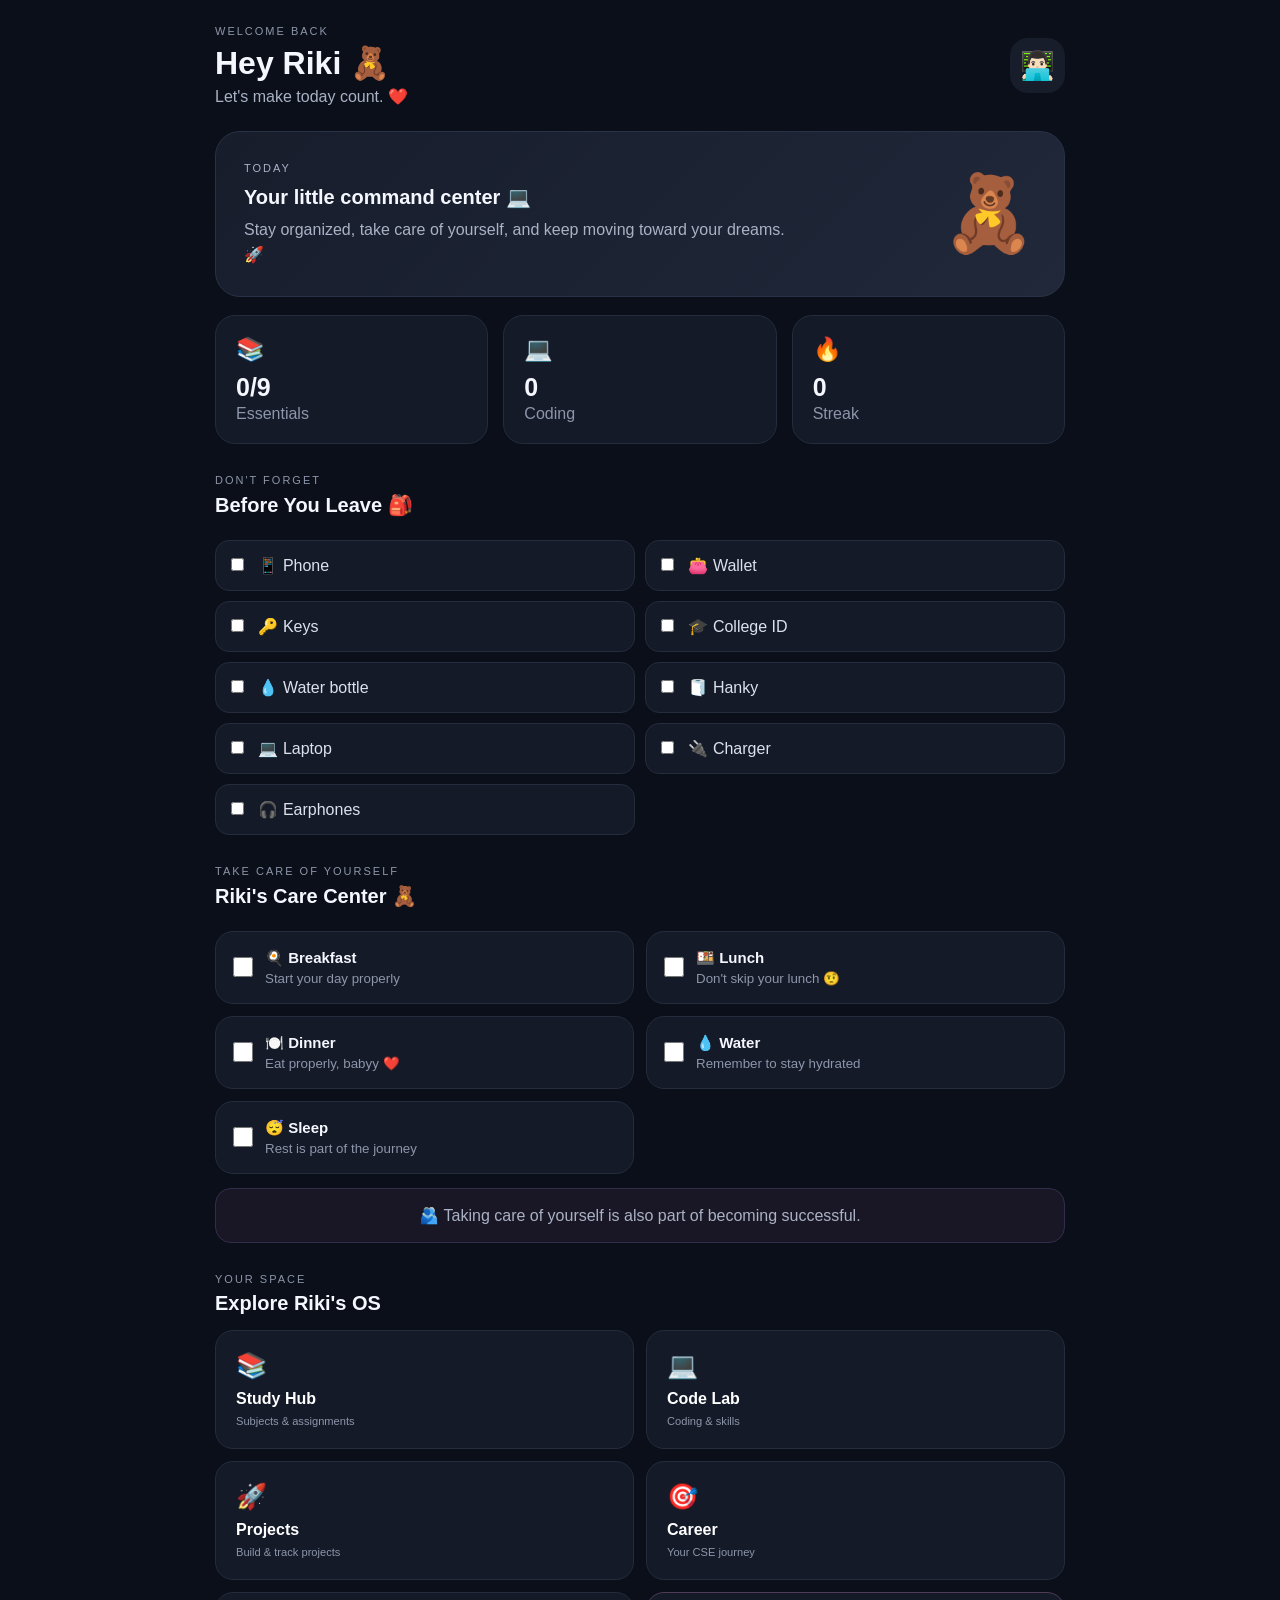
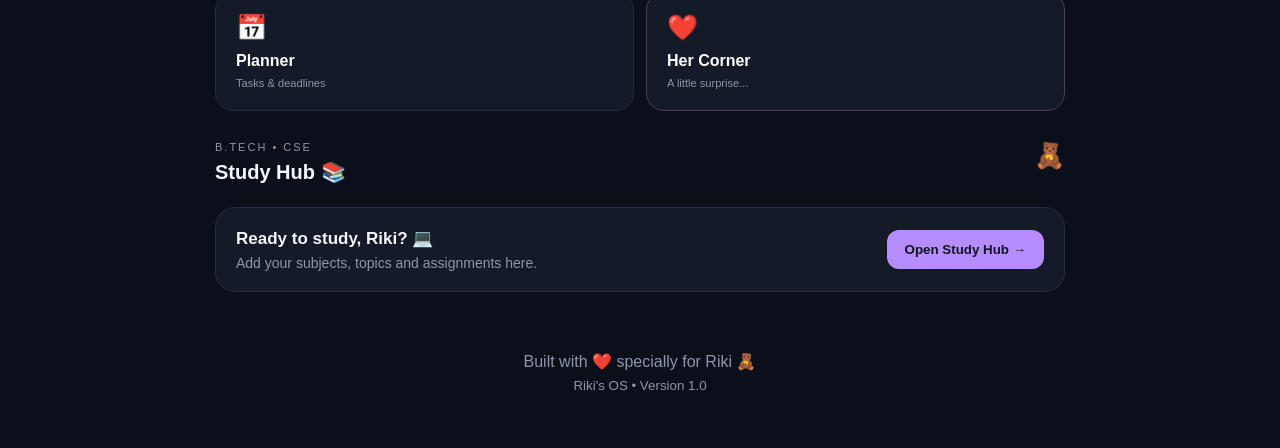
==== index.html @ 688b7d80 "Fix button formatting in index.html" ====
<!DOCTYPE html>
<html lang="en">
<head>
    <meta charset="UTF-8">
    <meta name="viewport" content="width=device-width, initial-scale=1.0">

    <title>Riki's OS 🧸</title>

    <link rel="stylesheet" href="style.css">
</head>

<body>

    <div class="app">

        <!-- Header -->
        <header class="topbar">
            <div>
                <p class="small-text">WELCOME BACK</p>
                <h1>Hey Riki 🧸</h1>
                <p class="subtitle">Let's make today count. ❤️</p>
            </div>

            <div class="profile">
                👨🏻‍💻
            </div>
        </header>


        <!-- Today's overview -->
        <section class="hero-card">

            <div>
                <p class="small-text">TODAY</p>
                <h2>Your little command center 💻</h2>
                <p>
                    Stay organized, take care of yourself,
                    and keep moving toward your dreams. 🚀
                </p>
            </div>

            <div class="teddy">
                🧸
            </div>

        </section>


        <!-- Quick stats -->
        <section class="stats">

            <div class="stat-card">
                <span>📚</span>
                <strong id="essential-count">0/9</strong>
<p>Essentials</p>
            </div>

            <div class="stat-card">
                <span>💻</span>
                <strong>0</strong>
                <p>Coding</p>
            </div>

            <div class="stat-card">
                <span>🔥</span>
                <strong>0</strong>
                <p>Streak</p>
            </div>

        </section>


        <!-- Daily checklist -->
        <section class="section">

            <div class="section-heading">
                <div>
                    <p class="small-text">DON'T FORGET</p>
                    <h2>Before You Leave 🎒</h2>
                </div>
            </div>

            <div class="checklist">

                <label>
                    <input type="checkbox">
                    <span>📱 Phone</span>
                </label>

                <label>
                    <input type="checkbox">
                    <span>👛 Wallet</span>
                </label>

                <label>
                    <input type="checkbox">
                    <span>🔑 Keys</span>
                </label>

                <label>
                    <input type="checkbox">
                    <span>🎓 College ID</span>
                </label>

                <label>
                    <input type="checkbox">
                    <span>💧 Water bottle</span>
                </label>

                <label>
                    <input type="checkbox">
                    <span>🧻 Hanky</span>
                </label>

                <label>
                    <input type="checkbox">
                    <span>💻 Laptop</span>
                </label>

                <label>
                    <input type="checkbox">
                    <span>🔌 Charger</span>
                </label>

                <label>
                    <input type="checkbox">
                    <span>🎧 Earphones</span>
                </label>

            </div>

        </section>


        <!-- Care Center -->
<section class="care-section">

    <div class="section-heading">
        <div>
            <p class="small-text">TAKE CARE OF YOURSELF</p>
            <h2>Riki's Care Center 🧸</h2>
        </div>
    </div>

    <div class="care-grid">

        <label class="care-item">
            <input type="checkbox" class="care-checkbox">
            <div>
                <strong>🍳 Breakfast</strong>
                <small>Start your day properly</small>
            </div>
        </label>

        <label class="care-item">
            <input type="checkbox" class="care-checkbox">
            <div>
                <strong>🍱 Lunch</strong>
                <small>Don't skip your lunch 🤨</small>
            </div>
        </label>

        <label class="care-item">
            <input type="checkbox" class="care-checkbox">
            <div>
                <strong>🍽️ Dinner</strong>
                <small>Eat properly, babyy ❤️</small>
            </div>
        </label>

        <label class="care-item">
            <input type="checkbox" class="care-checkbox">
            <div>
                <strong>💧 Water</strong>
                <small>Remember to stay hydrated</small>
            </div>
        </label>

        <label class="care-item">
            <input type="checkbox" class="care-checkbox">
            <div>
                <strong>😴 Sleep</strong>
                <small>Rest is part of the journey</small>
            </div>
        </label>

    </div>

    <div class="care-message">
        🫂 <span>Taking care of yourself is also part of becoming successful.</span>
    </div>

</section>


        <!-- Main modules -->
        <section class="section">

            <p class="small-text">YOUR SPACE</p>
            <h2>Explore Riki's OS</h2>

            <div class="modules">

                <button class="module">
                    <span>📚</span>
                    <strong>Study Hub</strong>
                    <small>Subjects & assignments</small>
                </button>

                <button class="module">
                    <span>💻</span>
                    <strong>Code Lab</strong>
                    <small>Coding & skills</small>
                </button>

                <button class="module">
                    <span>🚀</span>
                    <strong>Projects</strong>
                    <small>Build & track projects</small>
                </button>

                <button class="module">
                    <span>🎯</span>
                    <strong>Career</strong>
                    <small>Your CSE journey</small>
                </button>

                <button class="module">
                    <span>📅</span>
                    <strong>Planner</strong>
                    <small>Tasks & deadlines</small>
                </button>

                <button class="module special">
                    <span>❤️</span>
                    <strong>Her Corner</strong>
                    <small>A little surprise...</small>
                </button>

            </div>

        </section>
<!-- Study Hub -->
<section class="study-section">
    <div class="section-heading">
        <div>
            <p class="small-text">B.TECH • CSE</p>
            <h2>Study Hub 📚</h2>
        </div>
        <span class="study-icon">🧸</span>
    </div>

    <div class="study-card">
        <div>
            <strong>Ready to study, Riki? 💻</strong>
            <p>Add your subjects, topics and assignments here.</p>
        </div>
<button class= "study-btn"
         onclick="window.location.href='study.html'">
    Open Study Hub →
        </button>
    </div>
</section>

        <!-- Footer -->
        <footer>

            <p>
                Built with ❤️ specially for Riki 🧸
            </p>

            <small>
                Riki's OS • Version 1.0
            </small>

        </footer>

    </div>


    <script src="script.js"></script>

</body>
                              </html>
---- style.css ----
* {
    margin: 0;
    padding: 0;
    box-sizing: border-box;
}

body {
    font-family: Arial, sans-serif;
    background: #0b0f19;
    color: #f5f7ff;
}

.app {
    width: 100%;
    max-width: 900px;
    margin: auto;
    padding: 25px;
}

/* HEADER */

.topbar {
    display: flex;
    justify-content: space-between;
    align-items: center;
    margin-bottom: 25px;
}

.small-text {
    font-size: 11px;
    letter-spacing: 2px;
    color: #8d96aa;
    margin-bottom: 7px;
}

h1 {
    font-size: 32px;
}

h2 {
    font-size: 20px;
    margin-bottom: 8px;
}

.subtitle {
    color: #aab2c5;
    margin-top: 5px;
}

.profile {
    width: 55px;
    height: 55px;
    border-radius: 18px;
    background: #171d2b;
    display: flex;
    align-items: center;
    justify-content: center;
    font-size: 28px;
}


/* HERO */

.hero-card {
    background: linear-gradient(135deg, #171d2b, #20283a);
    border: 1px solid #293247;
    border-radius: 25px;
    padding: 28px;
    display: flex;
    justify-content: space-between;
    align-items: center;
    margin-bottom: 18px;
}

.hero-card p {
    color: #aab2c5;
    line-height: 1.6;
    max-width: 550px;
}

.teddy {
    font-size: 75px;
}


/* STATS */

.stats {
    display: grid;
    grid-template-columns: repeat(3, 1fr);
    gap: 15px;
    margin-bottom: 30px;
}

.stat-card {
    background: #141a27;
    border: 1px solid #242c3d;
    border-radius: 20px;
    padding: 20px;
}

.stat-card span {
    font-size: 23px;
}

.stat-card strong {
    display: block;
    font-size: 25px;
    margin-top: 10px;
}

.stat-card p {
    color: #8d96aa;
    margin-top: 3px;
}


/* SECTIONS */

.section {
    margin-bottom: 30px;
}

.section-heading {
    display: flex;
    justify-content: space-between;
    margin-bottom: 15px;
}


/* CHECKLIST */

.checklist {
    display: grid;
    grid-template-columns: repeat(2, 1fr);
    gap: 10px;
}

.checklist label {
    background: #141a27;
    border: 1px solid #242c3d;
    border-radius: 14px;
    padding: 15px;
    cursor: pointer;
    color: #dce1ed;
}

.checklist input {
    margin-right: 10px;
    accent-color: #b78cff;
}

.checklist input:checked + span {
    text-decoration: line-through;
    opacity: 0.5;
}


/* CARE */

.care-card {
    background: #191725;
    border: 1px solid #332d4c;
    border-radius: 22px;
    padding: 22px;
    display: flex;
    gap: 18px;
    align-items: center;
    margin-bottom: 30px;
}

.care-icon {
    font-size: 38px;
}

.care-card p {
    color: #aab2c5;
}


/* MODULES */

.modules {
    display: grid;
    grid-template-columns: repeat(2, 1fr);
    gap: 12px;
    margin-top: 15px;
}

.module {
    background: #141a27;
    border: 1px solid #242c3d;
    color: white;
    border-radius: 18px;
    padding: 20px;
    text-align: left;
    cursor: pointer;
    transition: 0.2s;
}

.module:hover {
    transform: translateY(-3px);
    border-color: #7460a8;
}

.module span {
    font-size: 25px;
    display: block;
    margin-bottom: 10px;
}

.module strong {
    display: block;
    font-size: 16px;
    margin-bottom: 5px;
}

.module small {
    color: #8d96aa;
}

.special {
    border-color: #513b58;
}


/* FOOTER */

footer {
    text-align: center;
    color: #8d96aa;
    padding: 30px 0;
}

footer small {
    display: block;
    margin-top: 7px;
}


/* MOBILE */

@media (max-width: 600px) {

    .app {
        padding: 18px;
    }

    h1 {
        font-size: 27px;
    }

    .hero-card {
        padding: 22px;
    }

    .teddy {
        font-size: 55px;
    }

    .stats {
        gap: 8px;
    }

    .stat-card {
        padding: 15px;
    }

    .checklist,
    .modules {
        grid-template-columns: 1fr;
    }

}
/* CARE CENTER */

.care-section {
    margin-bottom: 30px;
}

.care-grid {
    display: grid;
    grid-template-columns: repeat(2, 1fr);
    gap: 12px;
    margin-top: 15px;
}

.care-item {
    background: #141a27;
    border: 1px solid #242c3d;
    border-radius: 18px;
    padding: 17px;
    display: flex;
    align-items: center;
    gap: 12px;
    cursor: pointer;
    transition: 0.2s;
}

.care-item:hover {
    transform: translateY(-2px);
}

.care-checkbox {
    width: 20px;
    height: 20px;
    accent-color: #b78cff;
}

.care-item strong {
    display: block;
    font-size: 15px;
}

.care-item small {
    display: block;
    color: #8d96aa;
    margin-top: 4px;
}

.care-checkbox:checked + div {
    opacity: 0.5;
}

.care-message {
    margin-top: 14px;
    padding: 17px;
    border-radius: 16px;
    background: #191725;
    border: 1px solid #332d4c;
    color: #aab2c5;
    text-align: center;
}


/* Mobile */

@media (max-width: 600px) {

    .care-grid {
        grid-template-columns: 1fr;
    }

}/* 📚 STUDY HUB */

.study-section {
    margin-bottom: 30px;
}

.study-card {
    margin-top: 15px;
    padding: 20px;
    background: #141a27;
    border: 1px solid #242c3d;
    border-radius: 20px;
    display: flex;
    align-items: center;
    justify-content: space-between;
    gap: 20px;
}

.study-card strong {
    display: block;
    font-size: 17px;
    margin-bottom: 6px;
}

.study-card p {
    margin: 0;
    color: #8d96aa;
    font-size: 14px;
}

.study-btn {
    border: none;
    background: #b78cff;
    color: #111522;
    padding: 12px 18px;
    border-radius: 12px;
    font-weight: 700;
    cursor: pointer;
    white-space: nowrap;
    transition: 0.2s;
}

.study-btn:hover {
    transform: translateY(-2px);
}

.study-icon {
    font-size: 25px;
}

@media (max-width: 600px) {
    .study-card {
        flex-direction: column;
        align-items: stretch;
    }

    .study-btn {
        width: 100%;
    }
}
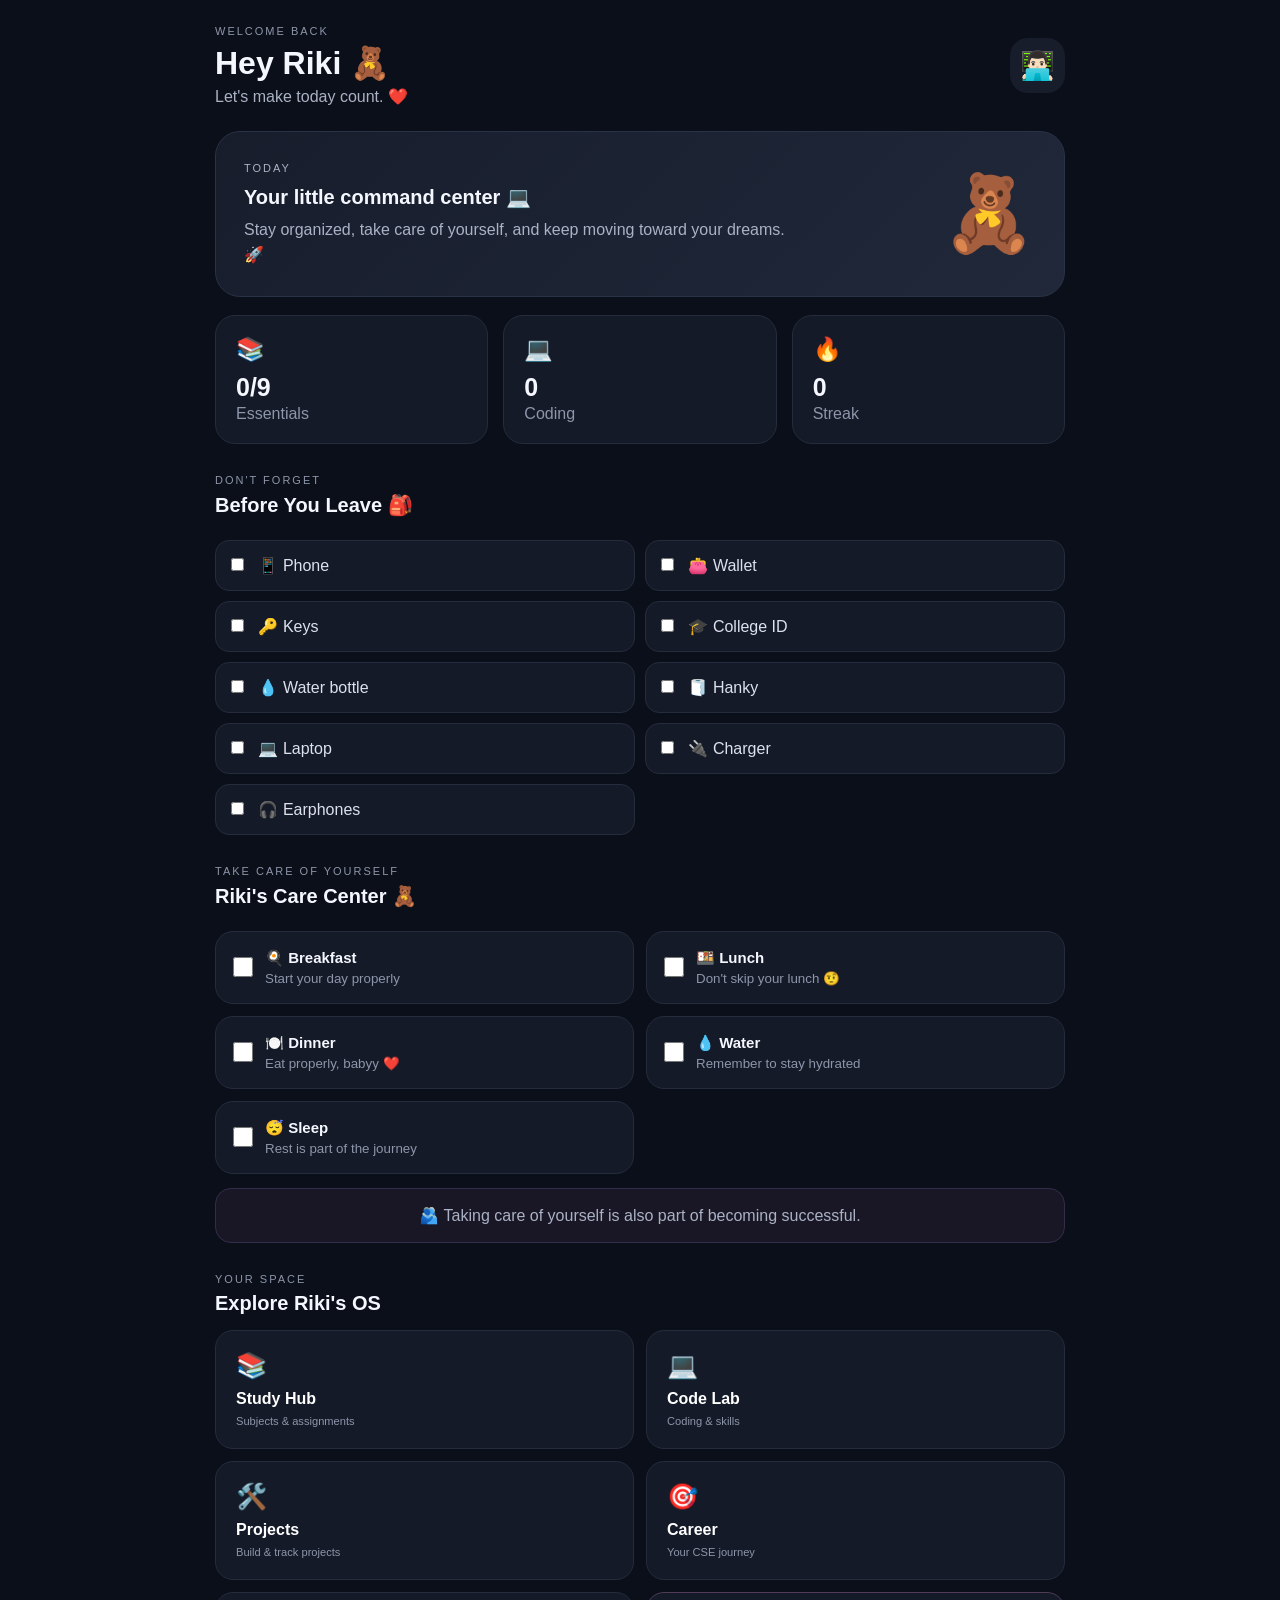
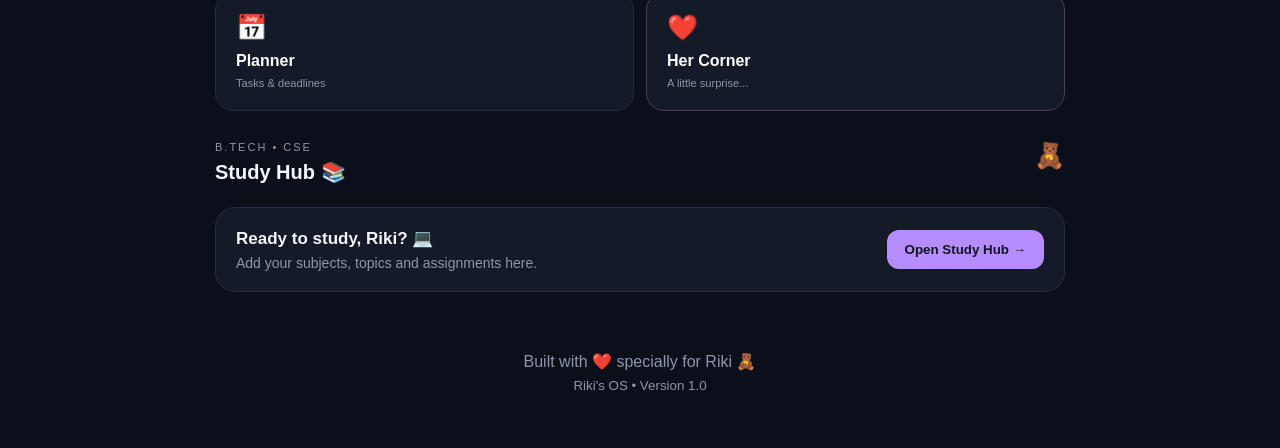
==== commit b02a8f41: "Update Projects button to include navigation" ====
--- a/index.html
+++ b/index.html
@@ -207,16 +207,19 @@
                     <small>Subjects & assignments</small>
                 </button>
 
-                <button class="module">
-                    <span>💻</span>
-                    <strong>Code Lab</strong>
-                    <small>Coding & skills</small>
-                </button>
-
-                <button class="module">
-                    <span>🚀</span>
-                    <strong>Projects</strong>
-                    <small>Build & track projects</small>
+                <button class="module"
+        onclick="window.location.href='code.html'">
+    <span>💻</span>
+    <strong>Code Lab</strong>
+    <small>Coding & skills</small>
+                </button>
+
+                <button class="module"
+        onclick="window.location.href='projects.html'">
+    <span>🛠️</span>
+    <strong>Projects</strong>
+    <small>Build & track projects</small>
+                </button>
                 </button>
 
                 <button class="module">
--- a/style.css
+++ b/style.css
@@ -401,3 +401,314 @@
         width: 100%;
     }
 }
+/* 📚 SUBJECTS */
+
+.subjects-section {
+    margin-bottom: 30px;
+}
+
+.subject-list {
+    margin-top: 15px;
+}
+
+.subject-card {
+    background: #141a27;
+    border: 1px solid #242c3d;
+    border-radius: 18px;
+    padding: 18px;
+    display: flex;
+    align-items: center;
+    justify-content: space-between;
+    gap: 15px;
+}
+
+.subject-card strong {
+    display: block;
+    font-size: 16px;
+}
+
+.subject-card small {
+    display: block;
+    color: #8d96aa;
+    margin-top: 5px;
+    font-size: 13px;
+}
+
+.add-subject-btn {
+    border: none;
+    background: #b78cff;
+    color: #111522;
+    padding: 10px 16px;
+    border-radius: 11px;
+    font-weight: 700;
+    cursor: pointer;
+}
+
+.add-subject-btn:hover {
+    transform: translateY(-2px);
+}
+
+@media (max-width: 600px) {
+    .subject-card {
+        align-items: flex-start;
+    }
+
+    .add-subject-btn {
+        flex-shrink: 0;
+    }
+}
+/* 📚 TOPICS PAGE */
+
+#topic-list {
+    margin-top: 15px;
+    display: flex;
+    flex-direction: column;
+    gap: 12px;
+}
+
+.topic-card {
+    background: #141a27;
+    border: 1px solid #242c3d;
+    border-radius: 18px;
+    padding: 17px;
+    display: flex;
+    align-items: center;
+    justify-content: space-between;
+    gap: 15px;
+    transition: 0.2s;
+}
+
+.topic-card:hover {
+    transform: translateY(-2px);
+    border-color: #3a4358;
+}
+
+.topic-card strong {
+    display: block;
+    font-size: 15px;
+}
+
+.topic-card small {
+    display: block;
+    color: #8d96aa;
+    margin-top: 5px;
+    font-size: 13px;
+}
+
+.topic-card select {
+    background: #1b2232;
+    color: #dce2f0;
+    border: 1px solid #343d52;
+    border-radius: 10px;
+    padding: 9px 10px;
+    outline: none;
+    cursor: pointer;
+}
+
+.topic-card select:focus {
+    border-color: #b78cff;
+}
+
+.add-topic-btn {
+    margin-top: 15px;
+    width: 100%;
+    border: none;
+    background: #b78cff;
+    color: #111522;
+    padding: 13px 18px;
+    border-radius: 12px;
+    font-weight: 700;
+    cursor: pointer;
+    transition: 0.2s;
+}
+
+.add-topic-btn:hover {
+    transform: translateY(-2px);
+}
+
+.empty-topic {
+    background: #141a27;
+    border: 1px dashed #343d52;
+    border-radius: 18px;
+    padding: 28px 20px;
+    text-align: center;
+}
+
+.empty-topic span {
+    display: block;
+    font-size: 30px;
+    margin-bottom: 10px;
+}
+
+.empty-topic strong {
+    display: block;
+    font-size: 15px;
+}
+
+.empty-topic small {
+    display: block;
+    color: #8d96aa;
+    margin-top: 6px;
+}
+
+@media (max-width: 600px) {
+
+    .topic-card {
+        align-items: flex-start;
+        flex-direction: column;
+    }
+
+    .topic-card select {
+        width: 100%;
+    }
+}
+/* 📚 STUDY OPTIONS */
+
+.study-options {
+    display: grid;
+    grid-template-columns: repeat(2, 1fr);
+    gap: 14px;
+    margin-top: 25px;
+}
+
+.study-option {
+    background: #141a27;
+    border: 1px solid #242c3d;
+    border-radius: 18px;
+    padding: 18px;
+    display: flex;
+    flex-direction: column;
+    gap: 7px;
+    transition: 0.2s;
+}
+
+.study-option:hover {
+    transform: translateY(-2px);
+    border-color: #3a4358;
+}
+
+.study-option span {
+    font-size: 25px;
+}
+
+.study-option strong {
+    font-size: 16px;
+}
+
+.study-option small {
+    color: #8d96aa;
+    font-size: 13px;
+    line-height: 1.4;
+}
+
+@media (max-width: 600px) {
+
+    .study-options {
+        grid-template-columns: 1fr;
+    }
+
+}
+/* 📝 ASSIGNMENT ACTIONS */
+
+.assignment-actions {
+    display: flex;
+    align-items: center;
+    gap: 8px;
+}
+
+.delete-assignment-btn {
+    border: 1px solid #3a4358;
+    background: #1b2232;
+    color: #ff9fae;
+    width: 40px;
+    height: 40px;
+    border-radius: 10px;
+    cursor: pointer;
+    font-size: 17px;
+    transition: 0.2s;
+}
+
+.delete-assignment-btn:hover {
+    transform: translateY(-2px);
+    border-color: #ff9fae;
+}
+
+@media (max-width: 600px) {
+
+    .assignment-actions {
+        width: 100%;
+    }
+
+    .assignment-actions select {
+        flex: 1;
+    }
+
+}
+/* 🎯 PROGRESS PAGE */
+
+.progress-number {
+    text-align: center;
+    margin-top: 20px;
+}
+
+.progress-number strong {
+    display: block;
+    font-size: 42px;
+    font-weight: 800;
+}
+
+.progress-number small {
+    display: block;
+    color: #8d96aa;
+    margin-top: 5px;
+}
+
+.progress-bar {
+    width: 100%;
+    height: 14px;
+    background: #20283a;
+    border-radius: 20px;
+    overflow: hidden;
+    margin-top: 20px;
+}
+
+#overall-bar {
+    height: 100%;
+    width: 0%;
+    background: #b78cff;
+    border-radius: 20px;
+    transition: width 0.5s ease;
+}
+
+.progress-stat {
+    margin-top: 18px;
+    padding: 20px;
+    background: #141a27;
+    border: 1px solid #242c3d;
+    border-radius: 18px;
+    text-align: center;
+}
+
+.progress-stat strong {
+    display: block;
+    font-size: 28px;
+    font-weight: 800;
+}
+
+.progress-stat small {
+    display: block;
+    color: #8d96aa;
+    margin-top: 6px;
+}
+
+@media (max-width: 600px) {
+
+    .progress-number strong {
+        font-size: 36px;
+    }
+
+    .progress-bar {
+        height: 12px;
+    }
+
+}
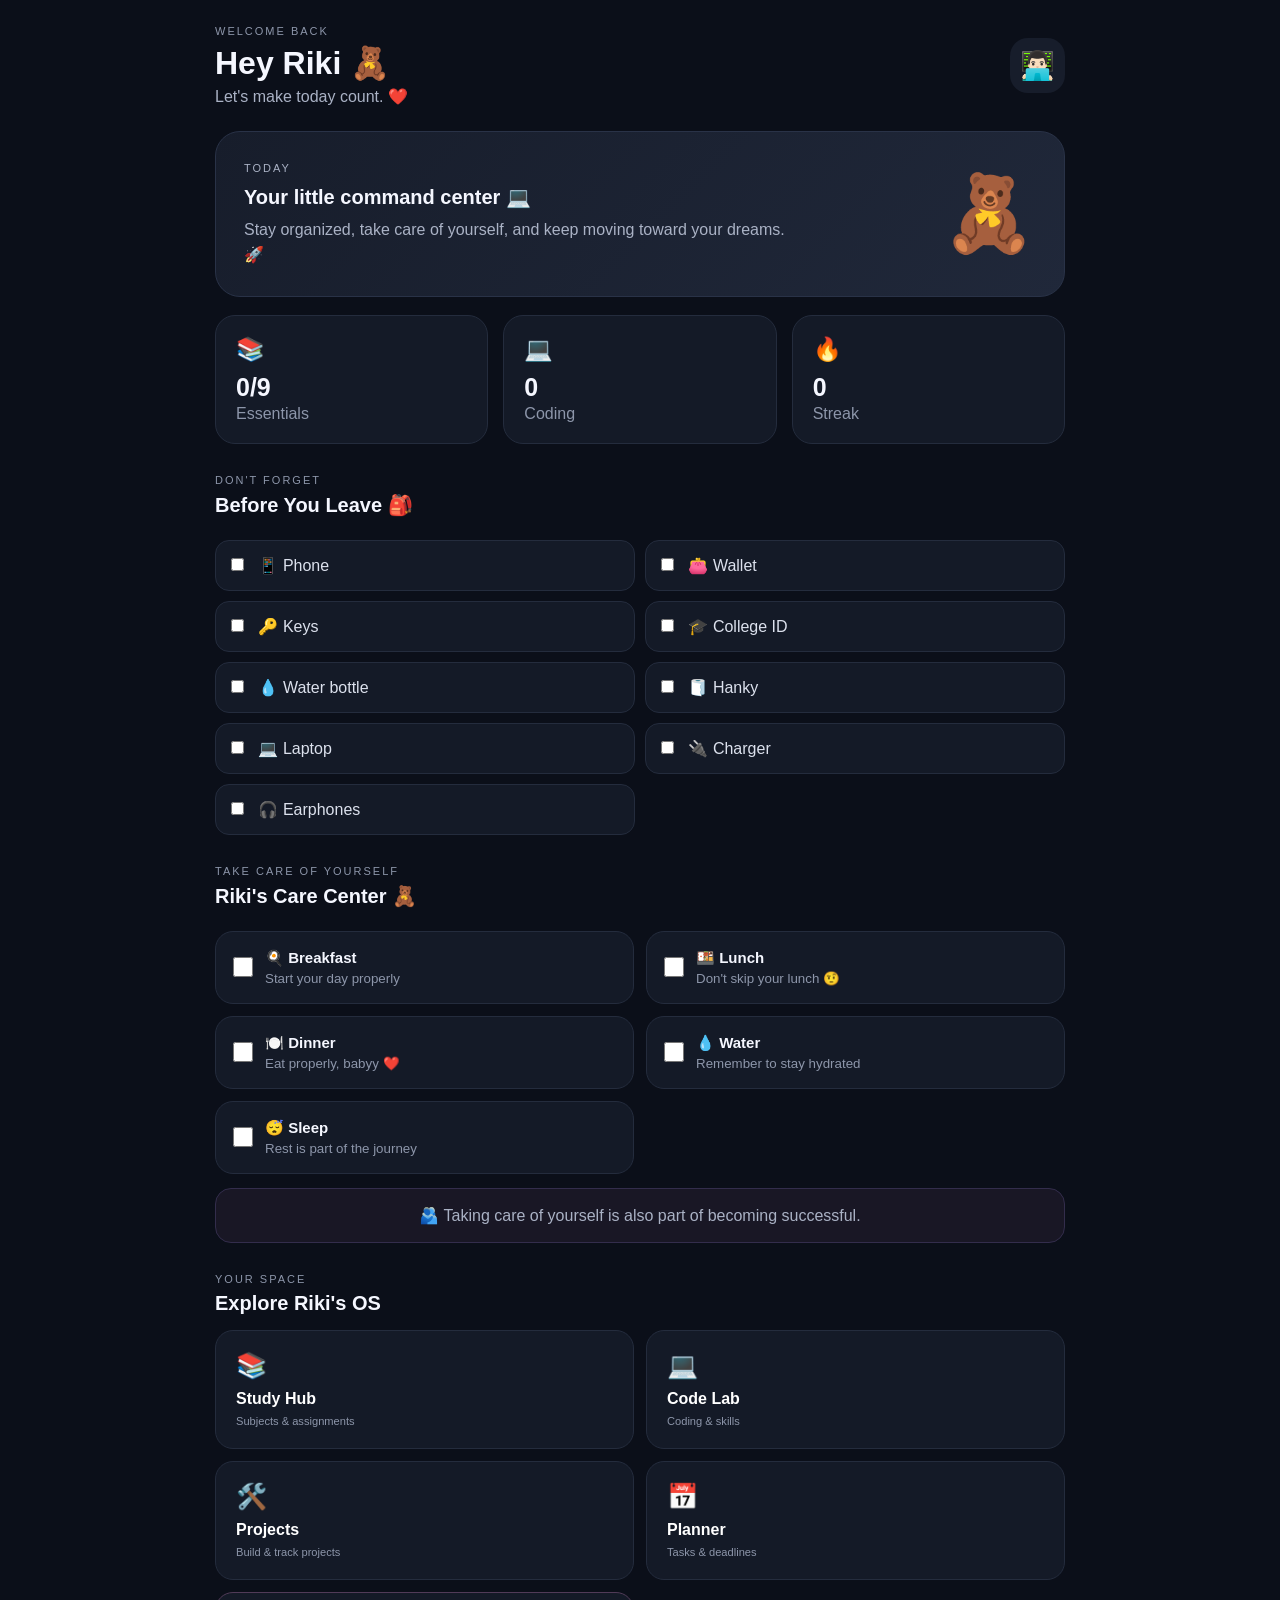
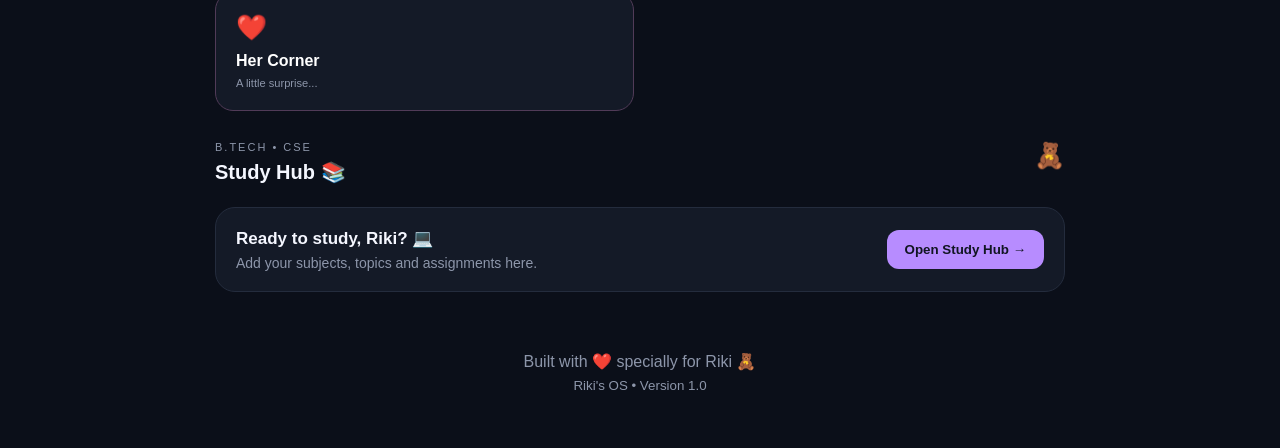
==== commit 5ff5b6f0: "Remove Career button from index.html" ====
--- a/index.html
+++ b/index.html
@@ -201,7 +201,8 @@
 
             <div class="modules">
 
-                <button class="module">
+                <button class="module"
+        onclick="window.location.href='study.html'">
                     <span>📚</span>
                     <strong>Study Hub</strong>
                     <small>Subjects & assignments</small>
@@ -222,11 +223,7 @@
                 </button>
                 </button>
 
-                <button class="module">
-                    <span>🎯</span>
-                    <strong>Career</strong>
-                    <small>Your CSE journey</small>
-                </button>
+                
 
                 <button class="module">
                     <span>📅</span>
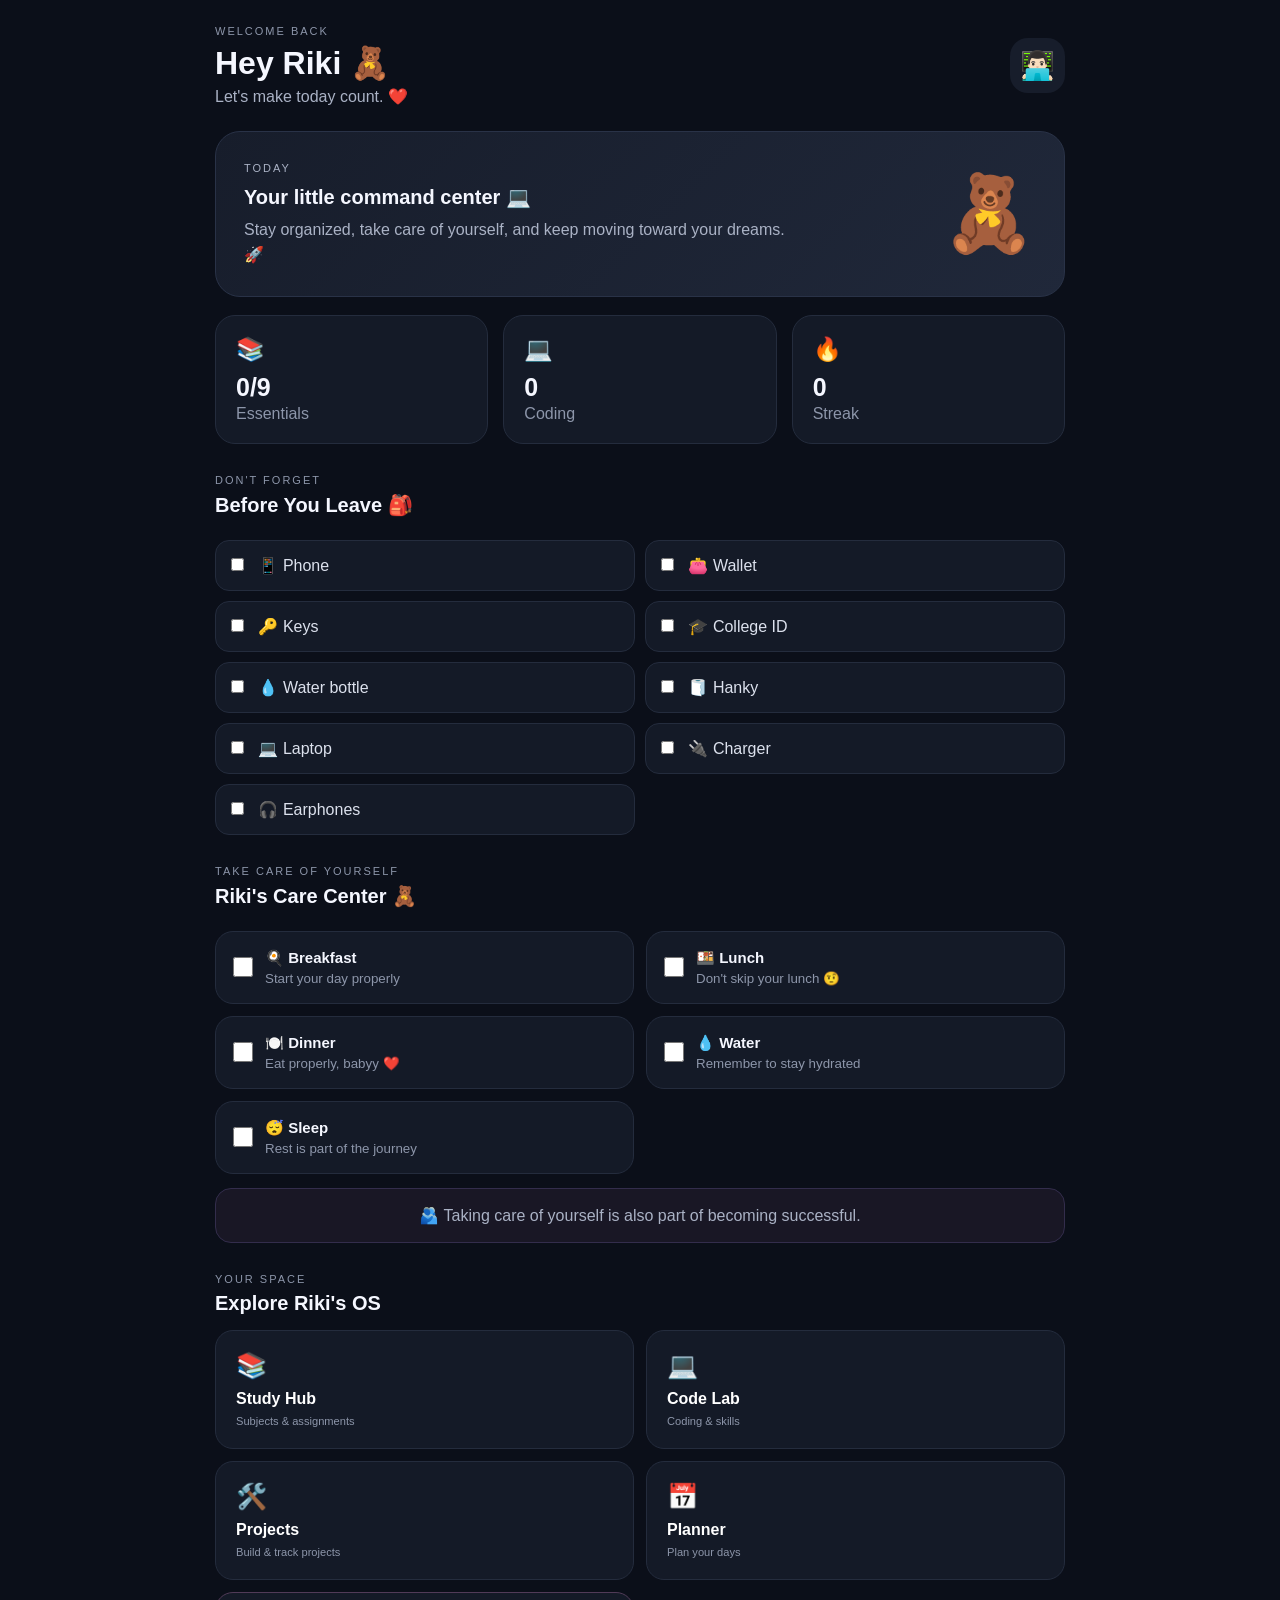
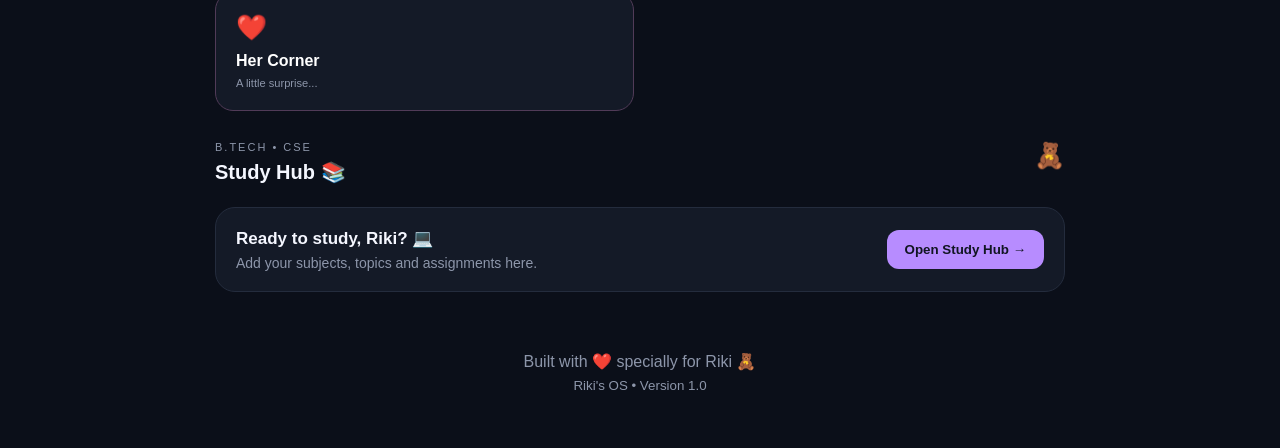
==== commit 8cfc9194: "Update Planner button with new onclick and text" ====
--- a/index.html
+++ b/index.html
@@ -225,10 +225,11 @@
 
                 
 
-                <button class="module">
-                    <span>📅</span>
-                    <strong>Planner</strong>
-                    <small>Tasks & deadlines</small>
+                <button class="module"
+        onclick="window.location.href='planner.html'">
+    <span>📅</span>
+    <strong>Planner</strong>
+    <small>Plan your days</small>
                 </button>
 
                 <button class="module special">
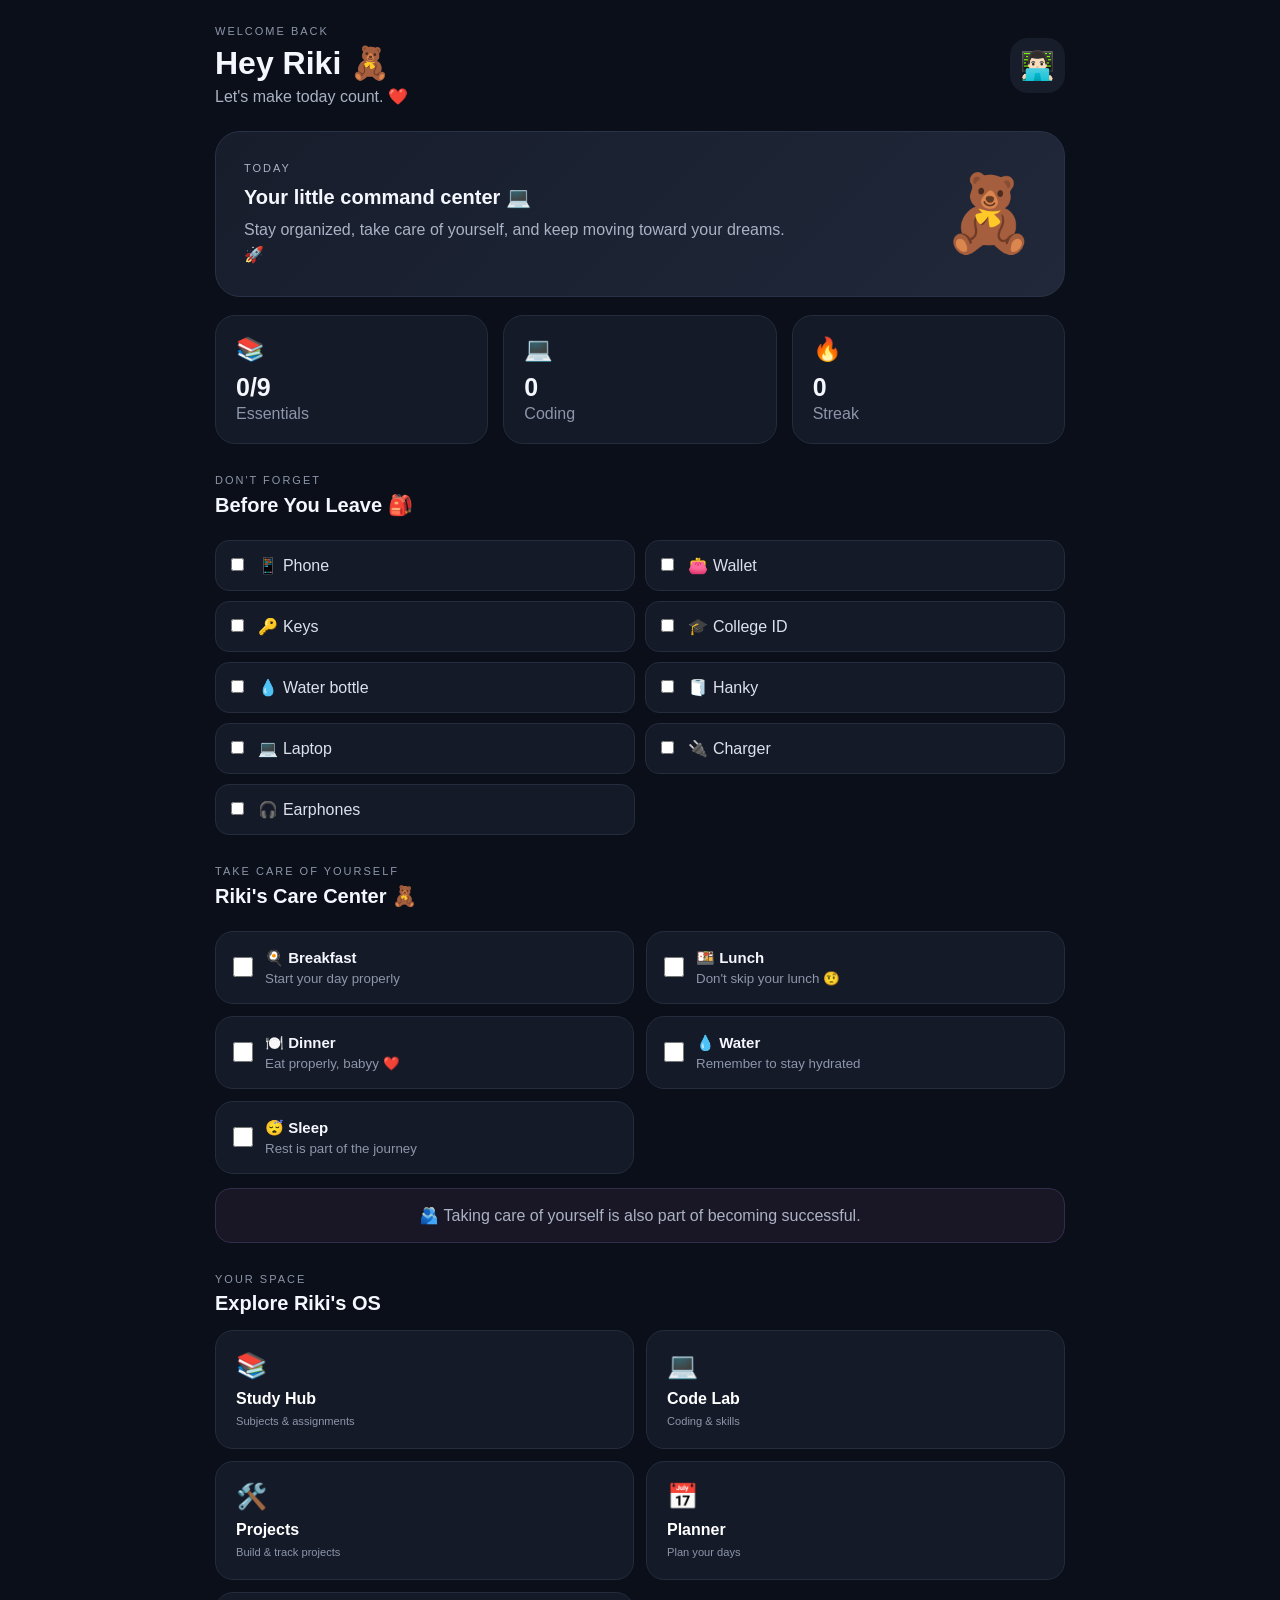
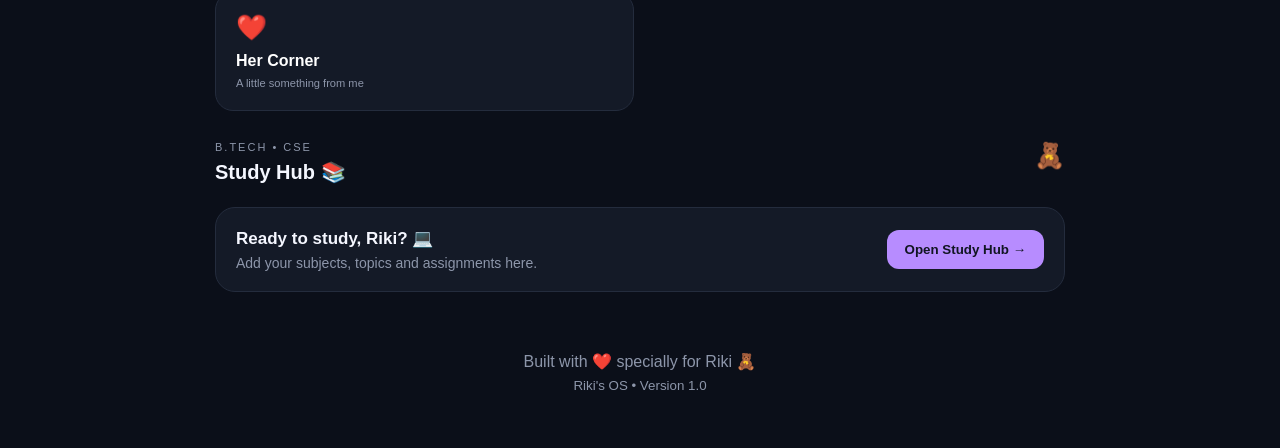
==== commit 2975fc1d: "Update button for 'Her Corner' with new link and text" ====
--- a/index.html
+++ b/index.html
@@ -232,12 +232,12 @@
     <small>Plan your days</small>
                 </button>
 
-                <button class="module special">
-                    <span>❤️</span>
-                    <strong>Her Corner</strong>
-                    <small>A little surprise...</small>
-                </button>
-
+                <button class="module"
+        onclick="window.location.href='her.html'">
+    <span>❤️</span>
+    <strong>Her Corner</strong>
+    <small>A little something from me</small>
+                </button>
             </div>
 
         </section>
